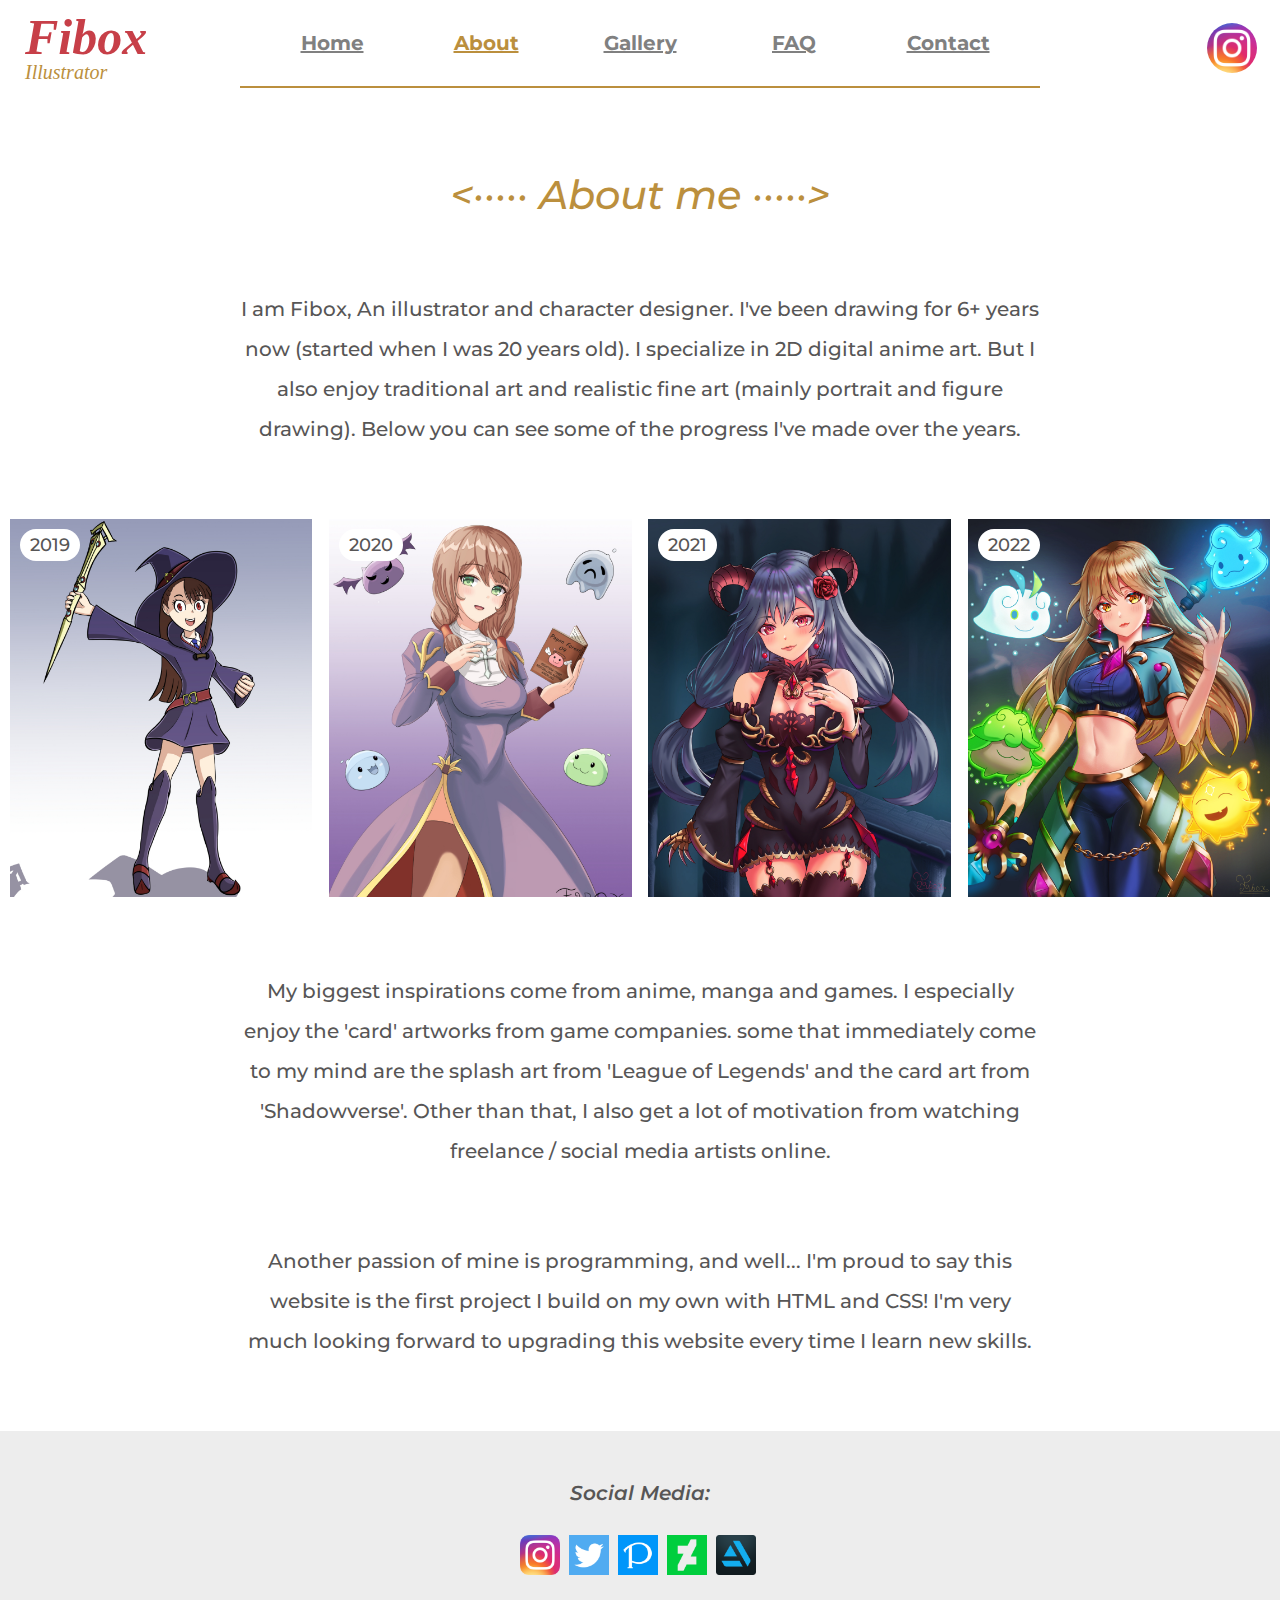
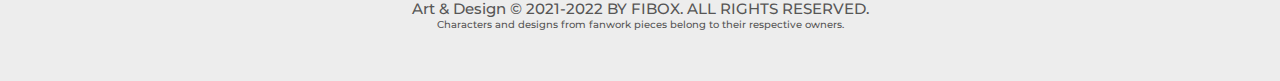
==== about.html @ a10f25a4 "adds the first version of the fibox art website" ====
<!DOCTYPE html>
<html lang="en">
  <head>
    <meta charset="UTF-8" />
    <meta name="viewport" content="width=device-width, initial-scale=1.0" />
    <meta
      name="description"
      content="Hey I'm Fibox! I'm an illustrator who draws both original and fanart works in anime style"
    />
    <title>Fibox - About</title>
    <link href="css/main.css" rel="StyleSheet" type="text/css" />
    <link href="css/header.css" rel="StyleSheet" type="text/css" />
    <link href="css/footer.css" rel="StyleSheet" type="text/css" />
    <link href="css/none-home-pages.css" rel="StyleSheet" type="text/css" />

    <link rel="preconnect" href="https://fonts.googleapis.com" />
    <link rel="preconnect" href="https://fonts.gstatic.com" crossorigin />
    <link
      href="https://fonts.googleapis.com/css2?family=Montserrat:ital,wght@0,200;0,300;0,400;0,500;0,600;1,200;1,300;1,400;1,500;1,600&display=swap"
      rel="stylesheet"
    />

    <style>
      .about {
        color: #bb8f3d;
      }
    </style>
  </head>
  <body>
    <!-- Header starts-->

    <header>
      <h1>
        <a href="index.html"> <span class="name">Fibox</span></a>
        <span class="profession">Illustrator</span>
      </h1>
      <ul>
        <li>
          <a href="index.html" class="home">Home</a>
        </li>
        <li>
          <a href="about.html" class="about">About</a>
        </li>
        <li>
          <a href="gallery.html" class="gallery">Gallery</a>
          <ul>
            <li><a class="fanart" href="gallery-fanart.html">FanArt</a></li>
            <li>
              <a class="original" href="gallery-original.html">Original</a>
            </li>
          </ul>
        </li>
        <li><a href="faq.html" class="faq">FAQ</a></li>
        <li><a href="contact.html" class="contact">Contact</a></li>
      </ul>
      <a href="https://www.instagram.com/fibox.art/" target="blank"
        ><img
          class="instagram_icon"
          src="images/instagram_icon.png.webp"
          alt="Instagram Icon"
      /></a>
      <hr class="horizontal_line" />
    </header>

    <!-- Header ends-->
    <!-- About starts-->

    <main>
      <div class="bio">
        <h3 class="h3-about">
          &#60;&#183;&#183;&#183;&#183;&#183; About me
          &#183;&#183;&#183;&#183;&#183;&#62;
        </h3>
        <p class="p-about">
          I am Fibox, An illustrator and character designer. I've been drawing
          for 6+ years now (started when I was 20 years old).
          I specialize in 2D digital anime art. But I also enjoy traditional art
          and realistic fine art (mainly portrait and figure drawing). Below you can see some of the progress I've made over the years.
        </p>

            <div class="flexbox-about-page">
            <div class="image-text-container">
              <img
                class="about-images"
                src="images/fanart/2019-12-2-color.jpg"
                alt="2019-artwork"
              />
              <div class="year-of-making">2019</div>
            </div>
            <div class="image-text-container">
              <img
                class="about-images image-two-about"
                src="images/fanart/2020-9-2-2.jpg"
                alt="2020-artwork"
              />
              <div class="year-of-making">2020</div>
            </div>
            <div class="image-text-container">
              <img
                class="about-images"
                src="images/original/2021-10-04_demongirl.jpg"
                alt="2021-artwork"
              />
              <div class="year-of-making">2021</div>
            </div>
            <div class="image-text-container">
              <img
                class="about-images"
                src="images/fanart/2022-02-01_lara.jpg"
                alt="2022-artwork"
              />
              <div class="year-of-making">2022</div>
            </div>
          </div>
        </div>

        <p class="p-about inspiration">
          My biggest inspirations come from anime, manga and games. I especially
          enjoy the 'card' artworks from game companies. some that immediately
          come to my mind are the splash art from 'League of Legends' and the
          card art from 'Shadowverse'. Other than that, I also get a lot of
          motivation from watching freelance / social media artists online.
        </p>

        <p class="p-about">
          Another passion of mine is programming, and well... I'm proud to say
          this website is the first project I build on my own with HTML and CSS!
          I'm very much looking forward to upgrading this website every time I
          learn new skills.
        </p>

        <p class="p-about"></p>
      </div>
    </main>

    <!-- About ends-->
    <!-- Footer starts-->

    <footer>
      <address>
        <p>Social Media:</p>
        <a href="https://www.instagram.com/fibox.art/" target="blank"
          ><img
            class="instagram_icon_bottom"
            src="images/instagram_icon.png.webp"
            alt="Instagram Icon"
        /></a>
        <a href="https://twitter.com/Fibox14" target="blank"
          ><img
            class="twitter_icon_bottom"
            src="images/twitter_icon.png"
            alt="Twitter Icon"
        /></a>
        <a href="https://www.pixiv.net/en/users/24137681" target="blank"
          ><img
            class="pixiv_icon_bottom"
            src="images/pixiv_icon.png"
            alt="Pixiv Icon"
        /></a>
        <a href="https://www.deviantart.com/fibox-art" target="blank"
          ><img
            class="deviantart_icon_bottom"
            src="images/deviantart_icon.png"
            alt="Deviantart Icon"
        /></a>
        <a href="https://www.artstation.com/fibox" target="blank"
          ><img
            class="artstation_icon_bottom"
            src="images/artstation_icon.png"
            alt="Artstation Icon"
        /></a>
      </address>
      <div class="copyright">
        <p class="copyright-large-text">
          Art &#38; Design &copy; 2021-2022 BY FIBOX. ALL RIGHTS RESERVED.
        </p>
        <p class="copyright-small-text">
          Characters and designs from fanwork pieces belong to their respective
          owners.
        </p>
      </div>
    </footer>

    <!-- Footer ends-->
  </body>
</html>
---- css/main.css ----
body {
  font-family: 'Nunito', 'Montserrat';
  margin: 0;
}

main{
  padding-top: 130px;
}

.flexbox {
    display: flex;
    justify-content: space-evenly;
 }

.flexbox img{
  width: 24%;
  height: auto;
  object-fit:contain;
}

.flexbox img:hover {
  cursor: pointer;
  opacity: 80%;
}

.flexbox img:active {
  width: 35%;
  height: auto;
  opacity: 100%;
  /* This is where Javascript should enlarge image */
}

h2 {
  color: #bb8f3d;
  text-align: center;
  margin-top: 60px;
  font-size: 50px;
  font-style: italic;
  font-weight: 500;
}

h3{
  color: #bb8f3d;
  text-align: center;
  margin-top: 90px;
  font-size: 40px;
  font-style: italic;
  margin-bottom: 30px; 
  font-weight: 500;
}


.bio
{
  text-align: center;
  margin-left: 10px;
  margin-right: 10px;
}

p{
  color: rgb(87, 86, 86);
  font-size: 20px;
  font-weight: 500;
  margin: 0;  
  text-align: center;
}
.gallery-link{
  color: #bb8f3d;
  font-weight: bold;
}

input, textarea{
width: 250px;
padding-top: 20px;
padding-bottom: 20px;
padding-left: 5px;
padding-right: 200px;
margin-bottom: 10px;
border: 0;
border-bottom: 2px solid #bb8f3d;
font-weight: bold;
font-size: 15px;
transition: background-color 0.2s;
box-shadow: 0 0 3px #bb8f3d;
outline: none;
color: rgb(87, 86, 86);

}

::placeholder { 
  color: #bb8f3d;
  opacity: 1;
}

input:hover, textarea:hover{
  background-color: #f7ecd6;
  border-color: grey;
  }

  input:focus, textarea:focus{
    background-color: #f7ecd6;
  }

textarea{
  font-family: 'Nunito', 'Montserrat';
  font-size: 15px;
  font-weight: bold;
  margin-top: 15px;
}

#submit{
background-color: #bb8f3d;
color: white;
padding: 0;
padding-top: 15px;
padding-bottom: 15px;
font-size: 25px;
border:0;
width: 150px;
margin-top: 10px;
transition: opacity, 0.2s;
cursor: pointer;
margin-bottom: 80px;

}

#submit:hover{
  opacity: 75% 
}

#submit:active{
  opacity: 50%;
}


.flex-container-home-page{
display: flex;
justify-content:center;
gap: 70px;
padding-top: 40px;
}

.Home-text{
  width: 400px;
  text-align: left;
  font-weight: 300;
}

@media (max-width: 700px){
 

  .flexbox {
    display: grid;
    grid-template-columns: 1fr 1fr;
    gap: 10px;
 }

.flexbox img{
  width: 100%;
  object-fit:contain;
}


.flexbox img:active {
  width: 100%;
  height: auto;
  opacity: 100%;
  /* This is where Javascript should enlarge image */
}


h3{
  margin: 10px;
  padding-bottom: 0px;
}

.flex-container-home-page{
  flex-direction: column;
  align-items: center;
}
}
---- css/header.css ----
header{
  position: fixed;
  background-color: white;
  width: 100%;
  z-index: 1;
  text-align: center;
/*
note to self for next project, I can use:
  position: fixed;
  top: 0;
  left: 0;
  right: 0;
  height: 103px;

  and add padding-top to the body
*/
}

h1 {
  width: 150px;
  color: #bb8f3d;
  line-height: 25px;
  font-style: italic;
  text-align: left;
  padding-top: 4px;
  position: absolute;
  
  }
  
h1 a {
  text-decoration:none;
}

.name {
  font-size: 50px;
  cursor: pointer;
  color: rgb(199, 63, 72);
  margin-left: 25px;
  font-family: 'Times New Roman';
}

.profession {
  font-weight: 400;
  font-size: 20px;
  margin-top: 50px;
  font-style: italic;
  margin-left: 25px;
  margin-right: 0px;
  font-family: 'Times New Roman';
}

h1, ul{
  display: table-cell;
}

ul{
  padding: 0;
  white-space: nowrap;
  display:block;
  
}


ul li {
  display: inline-block;
  }

ul li:hover ul {
  display: block;
  white-space:normal;
}

ul li ul {  
  position: absolute;
  width: 100px;
  display:none;
  padding-top: 0px;
  padding-bottom: 0px;
  padding-left: 0;
  padding-right: 0;
  }

ul li ul li { 
  background: white; 
}


ul a {   
  display: inline-block; 
  color: grey;
  cursor: pointer;
  font-size: 20px;
  font-weight: bold;
  padding-top: 15px;
  padding-bottom: 15px;
  transition: color 0.4s, background-color 0.4s;
  margin: 0;
  text-align: center;
  width: 150px;
  box-sizing: border-box;
}


ul a:hover {
background-color: #bb8f3d;
color: white;
}

.instagram_icon{
  position: absolute;
  top: 23px;
  right: 23px;
  border-radius: 25px;
  height: 50px; 
  width: 50px;
}


.horizontal_line {
  background-color: #bb8f3d;
  height: 2px;  
  border: 0px;
  width: 800px;
  margin-top: 0;
  margin-bottom: 15px;
 }

 

 @media (max-width: 700px){

  main{
    padding-top: 180px;
  }

  ul{
    height: 130px;
  }
  ul li {
    display: block;
    }

    ul li {
      position: relative;
      margin-right: 0;
      padding-right: 0;
    }

    ul li ul {  
      height: 25px;
      top: 0;
      right: 100px;
      margin-right: 0;
      margin-left: 0;
      }

      ul li:hover ul {
        display: flex;
        white-space:normal;
      }

      ul a {   
        font-size: 15px;
        padding-top: 5px;
        padding-bottom: 5px;
        width: 75px;
      }

      .horizontal_line{
        margin-top: 25px;
      }
 }
---- css/footer.css ----
footer{
  background-color: rgba(194, 194, 194, 0.3);
  text-align: center;
}

address p{
  padding-top: 50px;
  font-weight: 600;
}
address img{
  height: 40px;
  width: 40px;
  margin-right: 5px;
  margin-top: 30px;
}

.copyright{
  margin-top: 20px;
  padding-bottom: 50px;
  color: rgb(87, 86, 86);
  font-weight: 600;
}

.copyright-large-text{
  font-size: 15px;
}

.copyright-small-text{
 font-size: 10px;
}
---- css/none-home-pages.css ----
/* ALL START*/

.p-contact, .p-about, .p-faq{
  width: 800px;
  margin: auto;
  max-width: 100%;
  line-height: 40px;
  padding-top: 0;
  margin-bottom: 70px;
}

.h3-contact, .h3-about, .h3-faq{
  margin-top: 40px;
  margin-bottom: 70px;
}


h4{
  color: rgb(87, 86, 86);
  text-align: center;
  margin-top: 70px;
  font-size: 30px;
  margin-bottom: 70px; 
  font-weight: 600;
}

.about-images{
  width: 100%;
  height: auto;
  object-fit:contain;
  padding-bottom: 70px;
}

.image-text-container{
  width: 24%;
  height: auto;
  position: relative;
}

.flexbox-about-page{
  width: 100%;
  display: flex;
  align-items: center;
  justify-content: space-between;
  margin: auto;
}

.year-of-making{
  font-family: 'Nunito', 'Montserrat';
  font-weight: 500;
  position: absolute;
  top: 10px;
  left: 10px;
  background-color: white;
  color: rgb(87, 86, 86);
  padding: 5px 10px;
  font-size: 18px;
  border-radius: 20px;
}

@media (max-width: 700px){
  .flexbox-about-page{
    display: grid;
    grid-template-columns: 1fr 1fr;
    gap: 10px;
  }
  .image-text-container{
    width: 100%;
    height: auto;
  }

}


/* ALL END */

/* ABOUT START*/



  /*background-color: rgba(187, 143, 61, 0.1);


.bio .p-about{
  text-align: ;
}
*/





/* ABOUT END */


/* FAQ START*/

.box-for-tools{
box-shadow: 0 0 10px #bb8f3d;
width: 1200px;
margin: auto;
margin-bottom: 50px;
padding-bottom: 20px;
padding-top: 20px;
padding-left: 10px;
max-width: 65%;
}

.tools-subject{
width: 100%;
}

.tools-subject .subject,
.tools-subject .p-faq{
  display: inline-block;
  vertical-align: top;  
  text-align: left;
}

.p-faq{
  padding-left: 10px;
  padding-right: 150px;
  max-width: 95%;
}

.subject{
  width: 200px  ;
  line-height: 40px;
  font-weight: 600;
  font-size: 25px;
}

.tool{
  font-weight: 600;
}

.text-resources{
  display: flex;
  padding-top: 0px;
  padding-bottom: 50px;
  padding-left: 50px;
}

.course{
  padding-left: 50px;
}


.wacom-image{
  margin-top: -40px;
  margin-bottom: 30px;
  margin-left: 20px;
  width: 300px;
  max-width: 90%;
  height: auto;
}

.csp-art{
  width: 500px;
  margin-right: 50px;
  display: flex;
  max-width: 65%;
}

.csp-logo{
  display: flex;
  max-width: 15%;
  border-radius: 90px;
}

.flex-csp{
  display: flex;
  align-items: center;
  justify-content: center;
  margin-bottom: 30px;
  margin-top: -40px;
}

.tracing-study, .my-art{
  width: 700px;
  margin-bottom: 30px;
  max-width: 100%;
} 


/* FAQ END*/
/* Gallery START*/
.grid-container{
  display: grid;
  grid-template-columns: 1fr 1fr 1fr;
  gap: 10px;
  
}

.grid-images-square{
  display: grid;
  grid-template-columns: 1fr 1fr;
  gap: 10px;
  padding-top: 10px;
  padding-bottom: 10px;
}

.grid-images-four{
  display: grid;
  grid-template-columns: 1fr 1fr 1fr 1fr;
  gap: 10px;
  padding-top: 10px;
  padding-bottom: 10px;
}

.grid-images{
 width: 100%;
 height: 100%;
 object-fit:cover;
}

.image-container{
  position: relative;
  margin-left: 10px;
  margin-right: 10px;
}

.text-over-image-left{
  font-style: italic;
  font-weight: 600;
  position: absolute;
  top: 15px;
  right: -25px;
  font-size: 2vw;
  background-color: white;
  border-radius: 50px;
  padding-left: 20px;
  padding-right: 30px;
  padding-top: 5px;
  padding-bottom: 5px;
  color: rgb(128, 128, 128)
}

.text-over-image-right{
  font-style: italic;
  font-weight: 600;
  position: absolute;
  top: 15px;
  left: -25px;
  font-size: 2vw;
  background-color: white;
  border-radius: 50px;
  padding-left: 30px;
  padding-right: 20px;
  padding-top: 5px;
  padding-bottom: 5px;
  color: rgb(128, 128, 128)
}

.image-container:hover {
  cursor: pointer;
  opacity: 80%;

}

.grid-images-fanart-or-original{
  display: grid;
  grid-template-columns: 1fr 1fr;
  gap: 50px;
  width: 100%;
  height: auto;
  margin: auto;
  padding-top: 10px;
  padding-bottom: 10px; 
}
@media (max-width: 700px){
  .grid-images-fanart-or-original{
    gap: 10px;
}
}



/* Gallery END*/
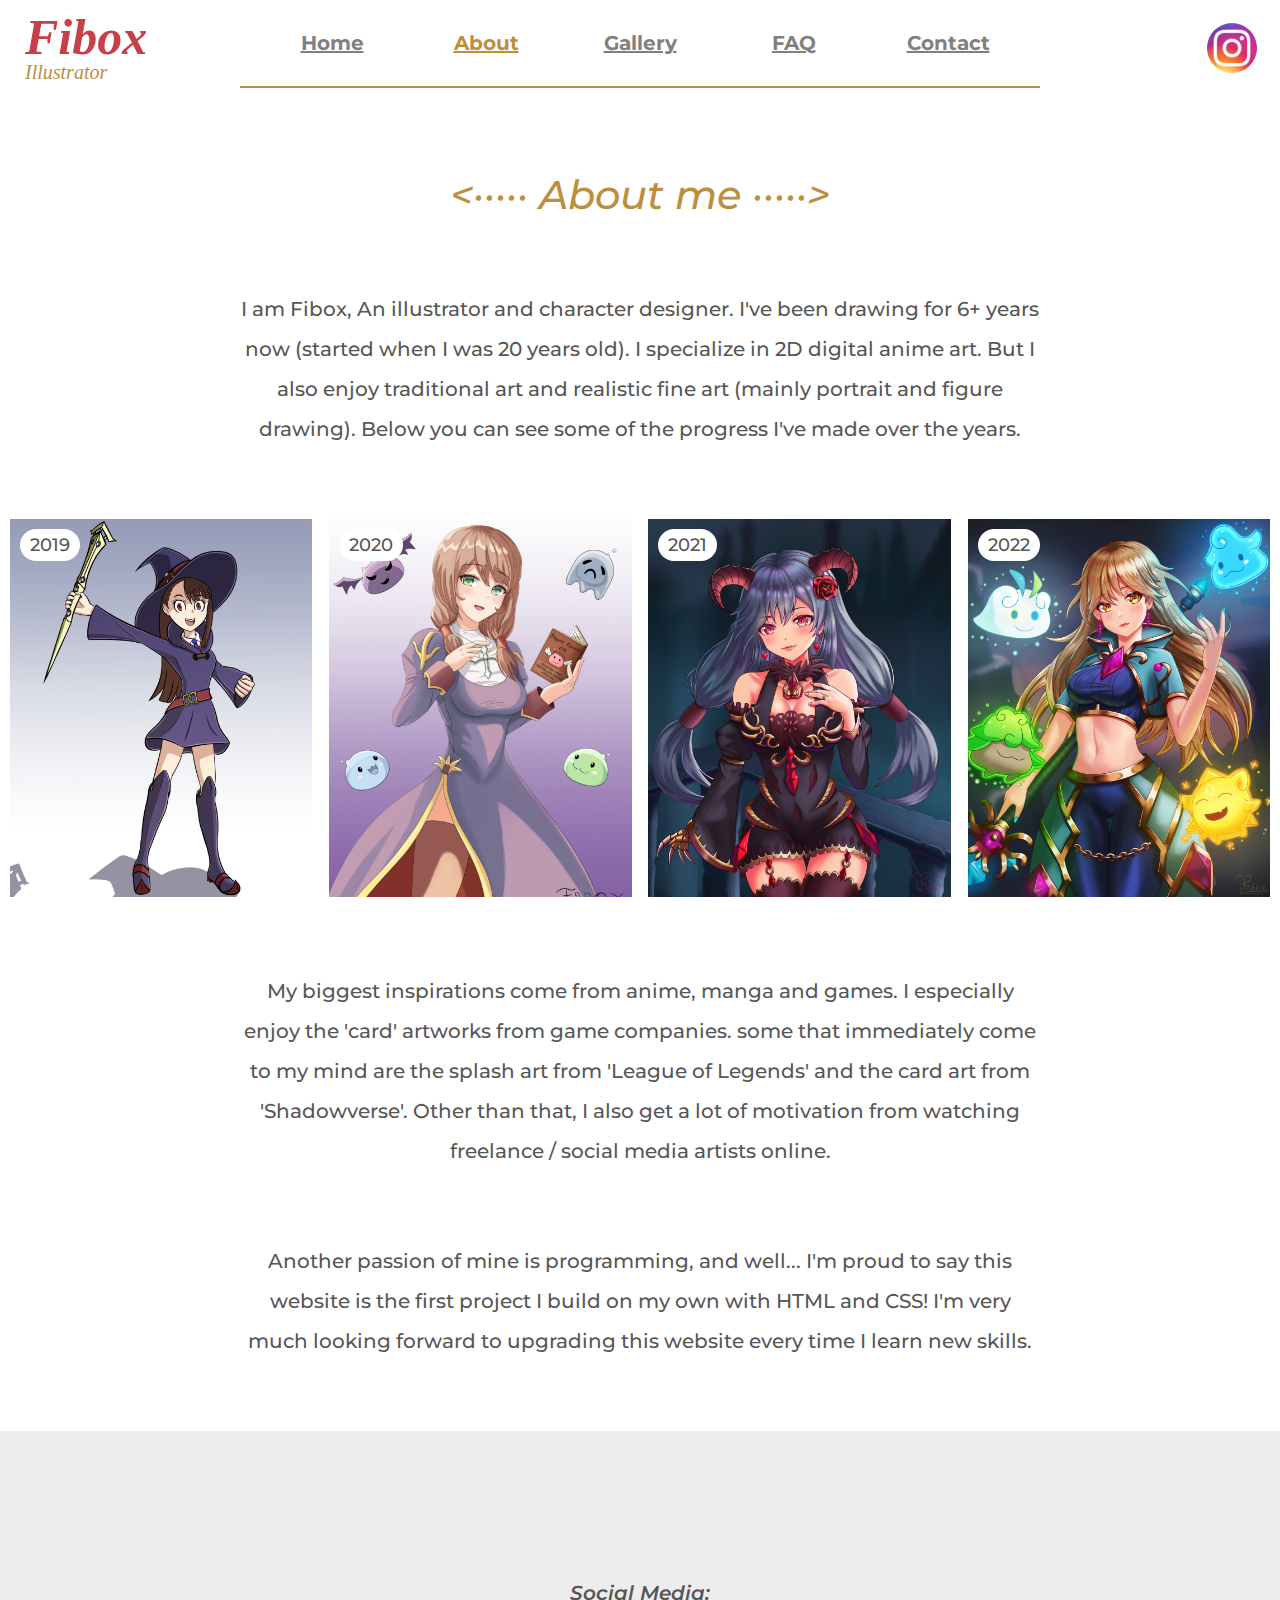
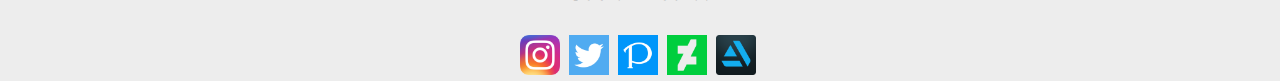
==== commit 1cb396f9: "Adds subtle animation to footer and index page" ====
--- a/about.html
+++ b/about.html
@@ -73,114 +73,117 @@
         </h3>
         <p class="p-about">
           I am Fibox, An illustrator and character designer. I've been drawing
-          for 6+ years now (started when I was 20 years old).
-          I specialize in 2D digital anime art. But I also enjoy traditional art
-          and realistic fine art (mainly portrait and figure drawing). Below you can see some of the progress I've made over the years.
+          for 6+ years now (started when I was 20 years old). I specialize in 2D
+          digital anime art. But I also enjoy traditional art and realistic fine
+          art (mainly portrait and figure drawing). Below you can see some of
+          the progress I've made over the years.
         </p>
 
-            <div class="flexbox-about-page">
-            <div class="image-text-container">
-              <img
-                class="about-images"
-                src="images/fanart/2019-12-2-color.jpg"
-                alt="2019-artwork"
-              />
-              <div class="year-of-making">2019</div>
-            </div>
-            <div class="image-text-container">
-              <img
-                class="about-images image-two-about"
-                src="images/fanart/2020-9-2-2.jpg"
-                alt="2020-artwork"
-              />
-              <div class="year-of-making">2020</div>
-            </div>
-            <div class="image-text-container">
-              <img
-                class="about-images"
-                src="images/original/2021-10-04_demongirl.jpg"
-                alt="2021-artwork"
-              />
-              <div class="year-of-making">2021</div>
-            </div>
-            <div class="image-text-container">
-              <img
-                class="about-images"
-                src="images/fanart/2022-02-01_lara.jpg"
-                alt="2022-artwork"
-              />
-              <div class="year-of-making">2022</div>
-            </div>
+        <div class="flexbox-about-page">
+          <div class="image-text-container">
+            <img
+              class="about-images"
+              src="images/fanart/2019-12-2-color.jpg"
+              alt="2019-artwork"
+            />
+            <div class="year-of-making">2019</div>
+          </div>
+          <div class="image-text-container">
+            <img
+              class="about-images image-two-about"
+              src="images/fanart/2020-9-2-2.jpg"
+              alt="2020-artwork"
+            />
+            <div class="year-of-making">2020</div>
+          </div>
+          <div class="image-text-container">
+            <img
+              class="about-images"
+              src="images/original/2021-10-04_demongirl.jpg"
+              alt="2021-artwork"
+            />
+            <div class="year-of-making">2021</div>
+          </div>
+          <div class="image-text-container">
+            <img
+              class="about-images"
+              src="images/fanart/2022-02-01_lara.jpg"
+              alt="2022-artwork"
+            />
+            <div class="year-of-making">2022</div>
           </div>
         </div>
+      </div>
 
-        <p class="p-about inspiration">
-          My biggest inspirations come from anime, manga and games. I especially
-          enjoy the 'card' artworks from game companies. some that immediately
-          come to my mind are the splash art from 'League of Legends' and the
-          card art from 'Shadowverse'. Other than that, I also get a lot of
-          motivation from watching freelance / social media artists online.
-        </p>
+      <p class="p-about inspiration">
+        My biggest inspirations come from anime, manga and games. I especially
+        enjoy the 'card' artworks from game companies. some that immediately
+        come to my mind are the splash art from 'League of Legends' and the card
+        art from 'Shadowverse'. Other than that, I also get a lot of motivation
+        from watching freelance / social media artists online.
+      </p>
 
-        <p class="p-about">
-          Another passion of mine is programming, and well... I'm proud to say
-          this website is the first project I build on my own with HTML and CSS!
-          I'm very much looking forward to upgrading this website every time I
-          learn new skills.
-        </p>
+      <p class="p-about">
+        Another passion of mine is programming, and well... I'm proud to say
+        this website is the first project I build on my own with HTML and CSS!
+        I'm very much looking forward to upgrading this website every time I
+        learn new skills.
+      </p>
 
-        <p class="p-about"></p>
-      </div>
+      <p class="p-about"></p>
     </main>
 
     <!-- About ends-->
     <!-- Footer starts-->
 
     <footer>
-      <address>
-        <p>Social Media:</p>
-        <a href="https://www.instagram.com/fibox.art/" target="blank"
-          ><img
-            class="instagram_icon_bottom"
-            src="images/instagram_icon.png.webp"
-            alt="Instagram Icon"
-        /></a>
-        <a href="https://twitter.com/Fibox14" target="blank"
-          ><img
-            class="twitter_icon_bottom"
-            src="images/twitter_icon.png"
-            alt="Twitter Icon"
-        /></a>
-        <a href="https://www.pixiv.net/en/users/24137681" target="blank"
-          ><img
-            class="pixiv_icon_bottom"
-            src="images/pixiv_icon.png"
-            alt="Pixiv Icon"
-        /></a>
-        <a href="https://www.deviantart.com/fibox-art" target="blank"
-          ><img
-            class="deviantart_icon_bottom"
-            src="images/deviantart_icon.png"
-            alt="Deviantart Icon"
-        /></a>
-        <a href="https://www.artstation.com/fibox" target="blank"
-          ><img
-            class="artstation_icon_bottom"
-            src="images/artstation_icon.png"
-            alt="Artstation Icon"
-        /></a>
-      </address>
-      <div class="copyright">
-        <p class="copyright-large-text">
-          Art &#38; Design &copy; 2021-2022 BY FIBOX. ALL RIGHTS RESERVED.
-        </p>
-        <p class="copyright-small-text">
-          Characters and designs from fanwork pieces belong to their respective
-          owners.
-        </p>
+      <div class="animateBottom">
+        <address>
+          <p>Social Media:</p>
+          <a href="https://www.instagram.com/fibox.art/" target="blank"
+            ><img
+              class="instagram_icon_bottom"
+              src="images/instagram_icon.png.webp"
+              alt="Instagram Icon"
+          /></a>
+          <a href="https://twitter.com/Fibox14" target="blank"
+            ><img
+              class="twitter_icon_bottom"
+              src="images/twitter_icon.png"
+              alt="Twitter Icon"
+          /></a>
+          <a href="https://www.pixiv.net/en/users/24137681" target="blank"
+            ><img
+              class="pixiv_icon_bottom"
+              src="images/pixiv_icon.png"
+              alt="Pixiv Icon"
+          /></a>
+          <a href="https://www.deviantart.com/fibox-art" target="blank"
+            ><img
+              class="deviantart_icon_bottom"
+              src="images/deviantart_icon.png"
+              alt="Deviantart Icon"
+          /></a>
+          <a href="https://www.artstation.com/fibox" target="blank"
+            ><img
+              class="artstation_icon_bottom"
+              src="images/artstation_icon.png"
+              alt="Artstation Icon"
+          /></a>
+        </address>
+        <div class="copyright">
+          <p class="copyright-large-text">
+            Art &#38; Design &copy; 2021-2022 BY FIBOX. ALL RIGHTS RESERVED.
+          </p>
+          <p class="copyright-small-text">
+            Characters and designs from fanwork pieces belong to their
+            respective owners.
+          </p>
+        </div>
       </div>
     </footer>
 
     <!-- Footer ends-->
+    <script src="animation.js"></script>
   </body>
 </html>
--- a/css/main.css
+++ b/css/main.css
@@ -1,12 +1,64 @@
 body {
   font-family: 'Nunito', 'Montserrat';
   margin: 0;
+  overflow: hidden;
+  overflow-y: auto;
 }
 
 main{
   padding-top: 130px;
 }
 
+.carousel-images{
+  width: 650px;
+  height: auto;
+  margin-right: 10px; 
+}
+
+.carousel-images:hover {
+  cursor: pointer;
+  opacity: 80%;
+}
+
+#lastClone{
+  margin: 0;
+}
+
+.carousel-container{
+  width: 100%;
+  margin:auto;
+  /* border: 5px solid black; */
+  position: relative;
+}
+
+.carousel-slide{
+  display: flex;
+  width: 100%;
+  height: auto
+}
+
+#prevBtn{
+  position:absolute;
+  top:50%;
+  z-index: 10;
+  left: 20px;
+  font-size: 100px;
+  color: white;
+  opacity: 0.8;
+  cursor: pointer;
+}
+
+#nextBtn{
+  position:absolute;
+  top:50%;
+  z-index: 10;
+  right: 1%;
+  font-size: 100px;
+  color: white;
+  opacity: 0.8;
+  cursor: pointer;
+}
+/* 
 .flexbox {
     display: flex;
     justify-content: space-evenly;
@@ -27,8 +79,7 @@
   width: 35%;
   height: auto;
   opacity: 100%;
-  /* This is where Javascript should enlarge image */
-}
+} */
 
 h2 {
   color: #bb8f3d;
@@ -49,6 +100,16 @@
   font-weight: 500;
 }
 
+/* .form-container{
+  margin-left: 2500px;
+  } */
+
+  .flex-container-home-page{
+    display: flex;
+    justify-content: center;
+    gap: 70px;
+    padding-top: 40px;
+  }
 
 .bio
 {
@@ -132,14 +193,6 @@
   opacity: 50%;
 }
 
-
-.flex-container-home-page{
-display: flex;
-justify-content:center;
-gap: 70px;
-padding-top: 40px;
-}
-
 .Home-text{
   width: 400px;
   text-align: left;
@@ -174,9 +227,29 @@
   padding-bottom: 0px;
 }
 
-.flex-container-home-page{
+.flex-container{
   flex-direction: column;
   align-items: center;
 }
 }
 
+
+/* Animation */
+
+
+.animateRight{
+  transform: translateX(230px);
+}
+
+.animateLeft{
+  transform: translateX(-230px);
+}
+
+.animateBottom{
+  transform: translateY(100px);
+}
+
+.animationDisplay{
+  transform: translateY(0);
+  transition: transform ease 1.5s;
+}
--- a/css/footer.css
+++ b/css/footer.css
@@ -1,6 +1,7 @@
 footer{
   background-color: rgba(194, 194, 194, 0.3);
   text-align: center;
+  overflow-y: hidden;
 }
 
 address p{
